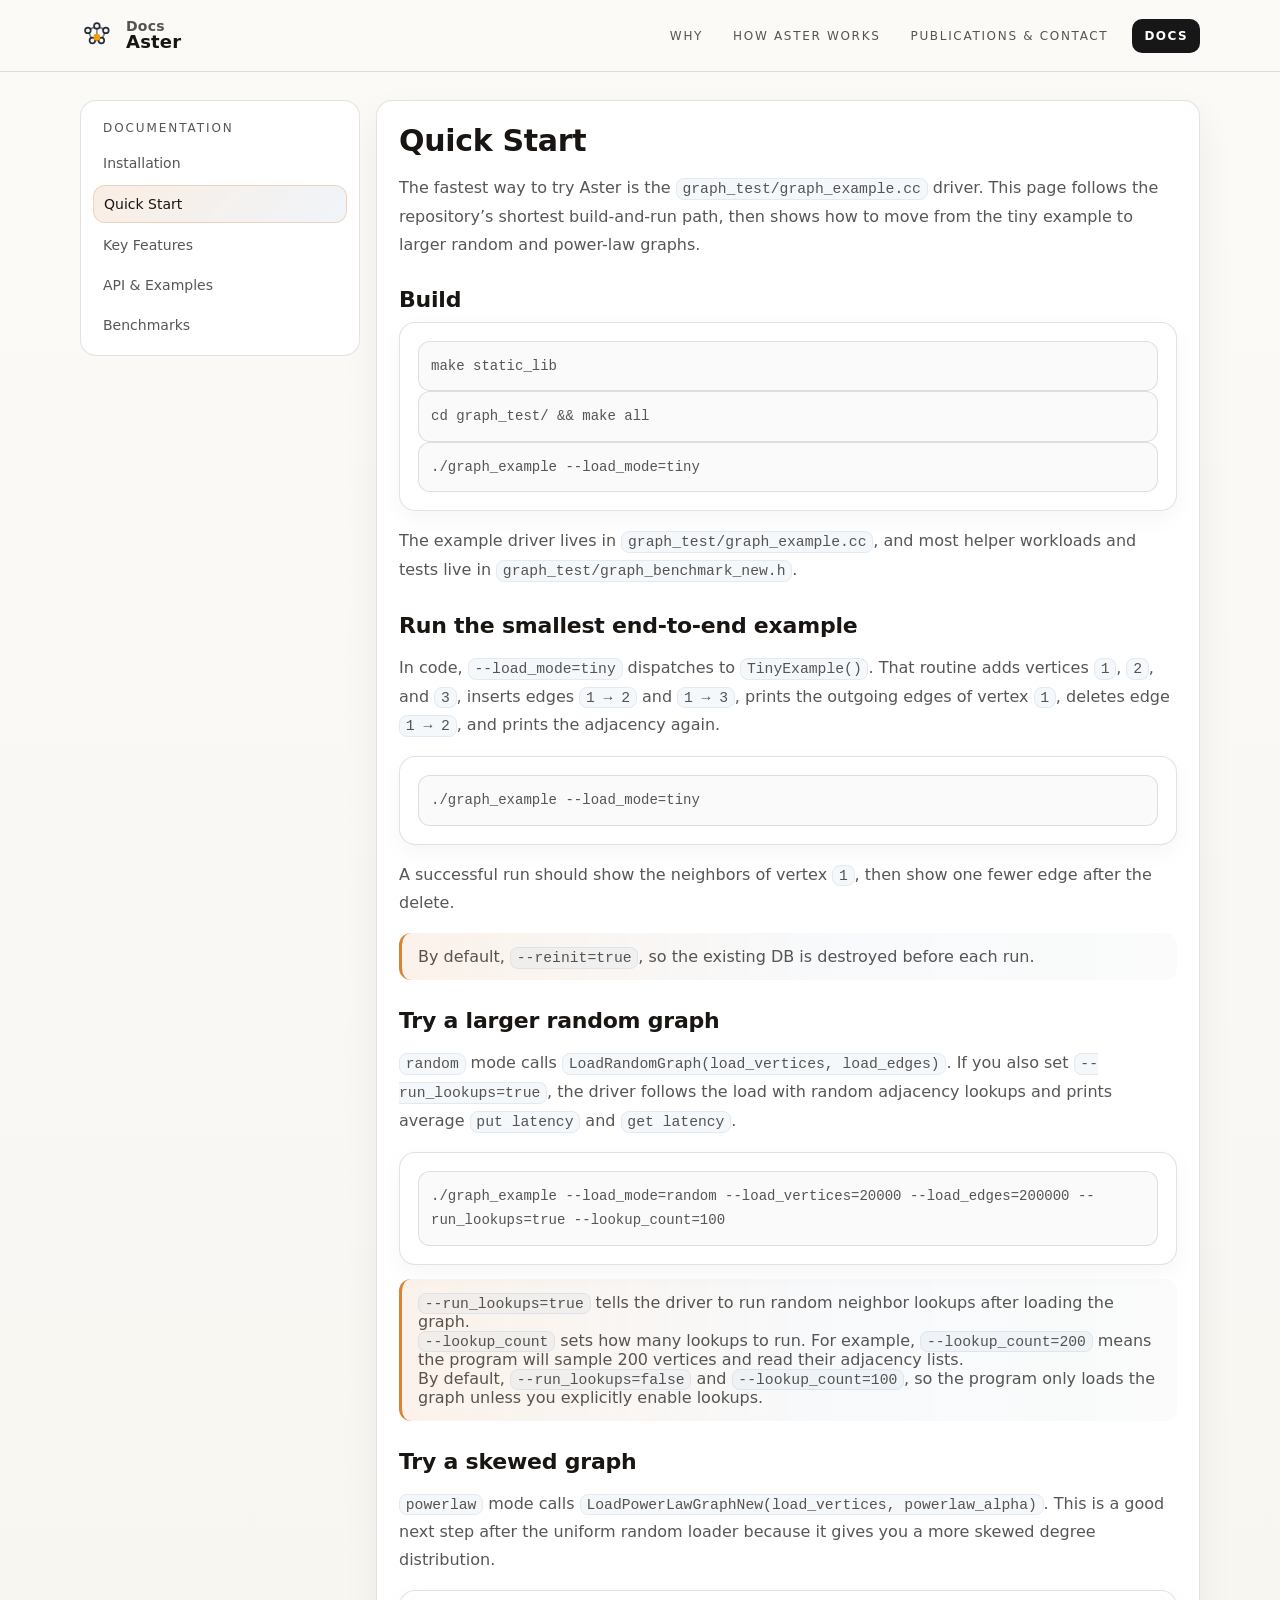
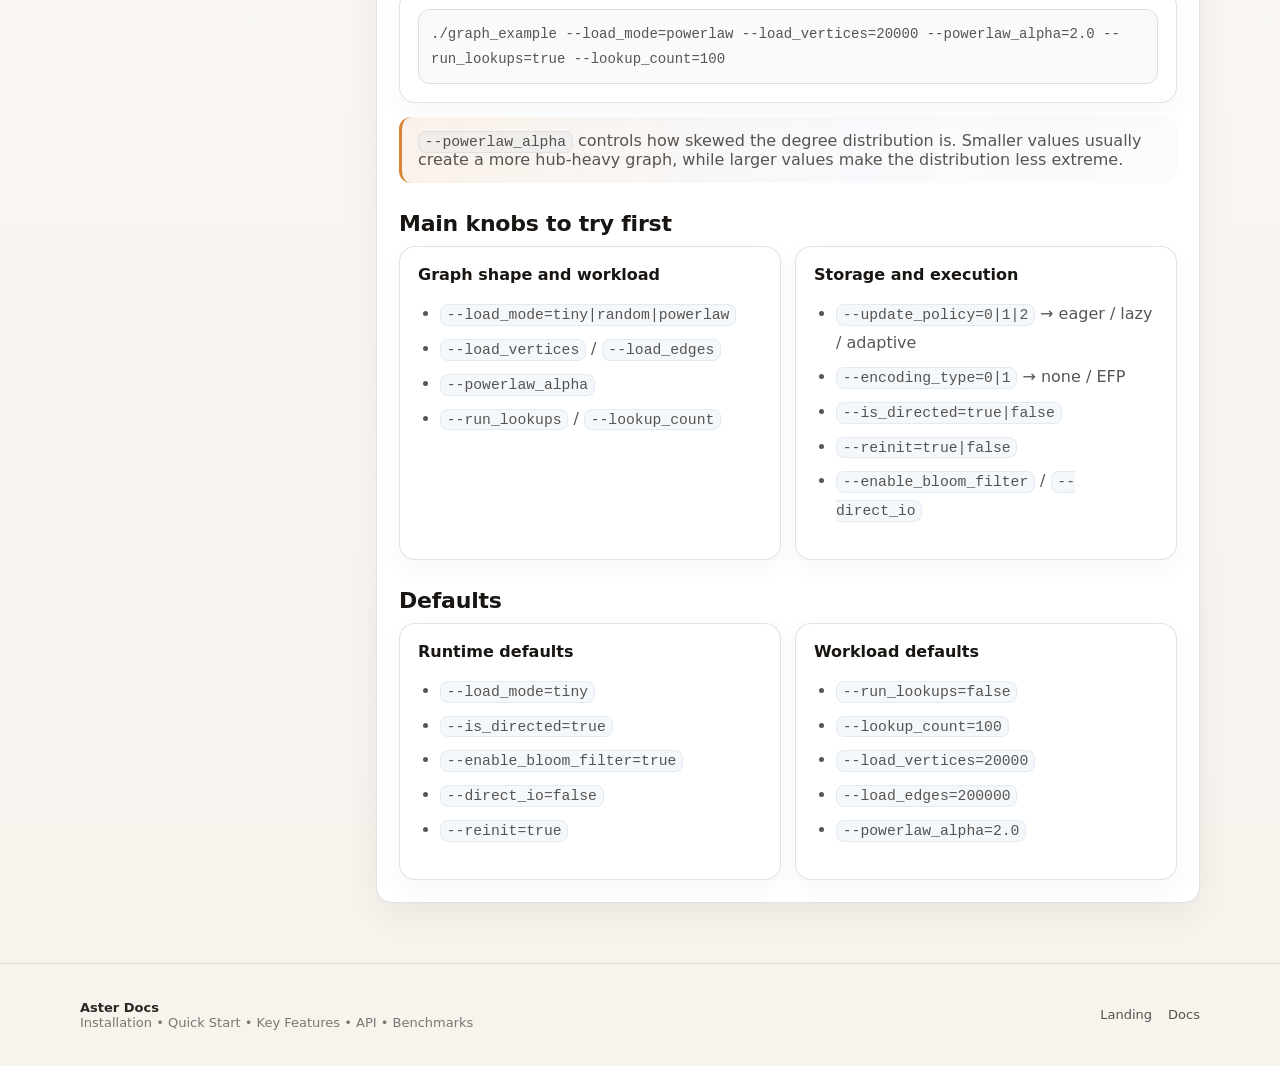
==== docs/index.html @ 9896e315 "web" ====
<!doctype html>
<html lang="en">
<head>
  <meta charset="utf-8"/>
  <meta name="viewport" content="width=device-width, initial-scale=1"/>
  <meta name="description" content="Aster documentation: Quick Start"/>
  <title>Aster Docs — Quick Start</title>
  <link rel="stylesheet" href="../assets/css/main.css"/>
</head>
<body>

<header class="site-header">
  <div class="container header-inner">
    <a class="brand" href="../index.html" aria-label="Back to Aster landing page">
      <img src="../assets/img/mark_light.svg" width="36" height="36" alt="" />
      <div class="wordmark">
        <span>Docs</span>
        <span>Aster</span>
      </div>
    </a>
    <div class="header-actions">

      <button class="nav-toggle" data-nav-toggle aria-expanded="false" aria-label="Toggle navigation">
        Menu
      </button>

      <nav class="nav" data-nav aria-label="Primary">
        <a href="../index.html#graphs">Why</a>
        <a href="../index.html#how">How Aster works</a>
        <a href="../index.html#pub-contact">Publications & Contact</a>
        <a class="cta" href="index.html">Docs</a>
      </nav>
    </div>
  </div>
</header>

<main class="docs">
  <div class="container docs-grid">

    <aside class="sidebar" aria-label="Documentation navigation">
      <div class="sidebar-title">Documentation</div>
      <nav class="side-nav">
        <a href="installation.html">Installation</a>
        <a class="active" href="index.html">Quick Start</a>
        <a href="features.html">Key Features</a>
        <a href="api.html">API &amp; Examples</a>
        <a href="benchmarks.html">Benchmarks</a>
      </nav>
    </aside>

    <article class="doc-content">
      <h1>Quick Start</h1>
      <p>
        The fastest way to try Aster is the <code>graph_test/graph_example.cc</code> driver.
        This page follows the repository’s shortest build-and-run path, then shows how to move from the tiny example
        to larger random and power-law graphs.
      </p>

      <h2>Build</h2>
      <div class="card">
        <p class="mono">make static_lib</p>
        <p class="mono">cd graph_test/ &amp;&amp; make all</p>
        <p class="mono">./graph_example --load_mode=tiny</p>
      </div>

      <p>
        The example driver lives in <code>graph_test/graph_example.cc</code>, and most helper workloads and tests live in
        <code>graph_test/graph_benchmark_new.h</code>.
      </p>

      <h2>Run the smallest end-to-end example</h2>
      <p>
        In code, <code>--load_mode=tiny</code> dispatches to <code>TinyExample()</code>.
        That routine adds vertices <code>1</code>, <code>2</code>, and <code>3</code>, inserts edges
        <code>1 → 2</code> and <code>1 → 3</code>, prints the outgoing edges of vertex <code>1</code>,
        deletes edge <code>1 → 2</code>, and prints the adjacency again.
      </p>

      <div class="card">
        <p class="mono">./graph_example --load_mode=tiny</p>
      </div>

      <p>
        A successful run should show the neighbors of vertex <code>1</code>, then show one fewer edge after the delete.
      </p>

      <div class="callout">
        By default, <code>--reinit=true</code>, so the existing DB is destroyed before each run.
      </div>

      <h2>Try a larger random graph</h2>
      <p>
        <code>random</code> mode calls <code>LoadRandomGraph(load_vertices, load_edges)</code>.
        If you also set <code>--run_lookups=true</code>, the driver follows the load with random adjacency lookups and
        prints average <code>put latency</code> and <code>get latency</code>.
      </p>

      <div class="card">
        <p class="mono">./graph_example --load_mode=random --load_vertices=20000 --load_edges=200000 --run_lookups=true --lookup_count=100</p>
      </div>

      <div class="callout" style="margin-top:14px;">
        <code>--run_lookups=true</code> tells the driver to run random neighbor lookups after loading the graph.<br />
        <code>--lookup_count</code> sets how many lookups to run. For example,
        <code>--lookup_count=200</code> means the program will sample 200 vertices and read their adjacency lists. <br />
        By default, <code>--run_lookups=false</code> and <code>--lookup_count=100</code>, so the program only loads the graph unless you explicitly enable lookups.
      </div>

      <h2>Try a skewed graph</h2>
      <p>
        <code>powerlaw</code> mode calls <code>LoadPowerLawGraphNew(load_vertices, powerlaw_alpha)</code>.
        This is a good next step after the uniform random loader because it gives you a more skewed degree distribution.
      </p>

      <div class="card">
        <p class="mono">./graph_example --load_mode=powerlaw --load_vertices=20000 --powerlaw_alpha=2.0 --run_lookups=true --lookup_count=100</p>
      </div>

      <div class="callout" style="margin-top:14px;">
        <code>--powerlaw_alpha</code> controls how skewed the degree distribution is.
        Smaller values usually create a more hub-heavy graph, while larger values make the distribution less extreme.
      </div>

      <h2>Main knobs to try first</h2>
      <div class="grid-2">
        <div class="card">
          <h3>Graph shape and workload</h3>
          <ul>
            <li><code>--load_mode=tiny|random|powerlaw</code></li>
            <li><code>--load_vertices</code> / <code>--load_edges</code></li>
            <li><code>--powerlaw_alpha</code></li>
            <li><code>--run_lookups</code> / <code>--lookup_count</code></li>
          </ul>
        </div>

        <div class="card">
          <h3>Storage and execution</h3>
          <ul>
            <li><code>--update_policy=0|1|2</code> → eager / lazy / adaptive</li>
            <li><code>--encoding_type=0|1</code> → none / EFP</li>
            <li><code>--is_directed=true|false</code></li>
            <li><code>--reinit=true|false</code></li>
            <li><code>--enable_bloom_filter</code> / <code>--direct_io</code></li>
          </ul>
        </div>
      </div>

      <h2>Defaults</h2>
      <div class="grid-2">
        <div class="card">
          <h3>Runtime defaults</h3>
          <ul>
            <li><code>--load_mode=tiny</code></li>
            <li><code>--is_directed=true</code></li>
            <li><code>--enable_bloom_filter=true</code></li>
            <li><code>--direct_io=false</code></li>
            <li><code>--reinit=true</code></li>
          </ul>
        </div>

        <div class="card">
          <h3>Workload defaults</h3>
          <ul>
            <li><code>--run_lookups=false</code></li>
            <li><code>--lookup_count=100</code></li>
            <li><code>--load_vertices=20000</code></li>
            <li><code>--load_edges=200000</code></li>
            <li><code>--powerlaw_alpha=2.0</code></li>
          </ul>
        </div>
      </div>

  </div>
</main>

<footer class="footer">
  <div class="container footer-grid">
    <div>
      <div class="footer-title">Aster Docs</div>
      <div>Installation • Quick Start • Key Features • API • Benchmarks</div>
    </div>
    <div style="display:flex; gap:16px; flex-wrap:wrap; align-items:center;">
      <a href="../index.html">Landing</a>
      <a href="index.html">Docs</a>
    </div>
  </div>
</footer>

<script src="../assets/js/main.js"></script>
</body>
</html>
---- assets/css/main.css ----
/*
  Aster website (static)
  - Landing page: /index.html (single-page sections)
  - Docs: /docs/

  Design goals: clean, readable, accessible.
*/

:root{
  /* Theme tokens tuned to match the evolving-graph hero illustration */
  --bg: #fbfaf7;
  --bg-2:#ffffff;
  --fg: #181512;
  --muted: rgba(24,21,18,.72);
  --muted-2: rgba(24,21,18,.56);
  --line: rgba(24,21,18,.12);

  --accent: #d98336; /* warm orange */
  --accent-rgb: 217,131,54;
  --accent-2:#7fa4cd; /* powder blue */
  --accent-2-rgb: 127,164,205;
  --accent-3:#9bb39a; /* sage */
  --accent-3-rgb: 155,179,154;
  --accent-4:#d8ba77; /* warm sand */
  --accent-4-rgb: 216,186,119;

  --tint: 24,21,18;
  --card: #ffffff;
  --card-2: #fbf8f2;
  --shadow: 0 14px 36px rgba(15,15,16,.06);

  --header-bg: rgba(251,250,247,.88);
  --header-bg-strong: rgba(251,250,247,.97);

  --cta-bg: #171717;
  --cta-fg: #ffffff;

  --radius: 16px;
  --radius-sm: 12px;
  --max: 1120px;
  --header-h: 72px;
}



*{ box-sizing: border-box; }
html{ scroll-behavior: smooth; }
body{
  margin:0;
  font-family: ui-sans-serif, system-ui, -apple-system, Segoe UI, Roboto, Helvetica, Arial, "Apple Color Emoji", "Segoe UI Emoji";
  background: linear-gradient(180deg, #fbfaf7 0%, #f7f4ee 100%);
  color: var(--fg);
}

a{ color: inherit; text-decoration: none; }
a:hover{ opacity:.95; }

.container{ width: min(var(--max), calc(100% - 48px)); margin: 0 auto; }

/* Header */
.site-header{
  position: sticky;
  top: 0;
  z-index: 50;
  height: var(--header-h);
  backdrop-filter: blur(10px);
  background: var(--header-bg);
  border-bottom: 1px solid var(--line);
}

.header-inner{
  height: 100%;
  display:flex;
  align-items:center;
  justify-content:space-between;
  gap: 18px;
}

.header-actions{
  display:flex;
  align-items:center;
  gap: 12px;
}

.headline-row{
  display:inline-block;
  white-space:nowrap;
}

.card-head {
  display: flex;
  align-items: center;
  gap: 12px;
  margin-bottom: 14px;
}

.card-head h3 {
  margin: 0;
}

.tag {
  flex-shrink: 0;
}


.brand{
  display:flex;
  align-items:center;
  gap: 10px;
  font-weight: 700;
  letter-spacing: .2px;
}
.brand .wordmark{
  display:flex;
  flex-direction:column;
  line-height: 1.05;
}
.brand .wordmark span:first-child{ font-size: 14px; color: var(--muted); font-weight: 600; }
.brand .wordmark span:last-child{ font-size: 18px; }

.nav{
  display:flex;
  align-items:center;
  gap: 18px;
}
.nav a{
  font-size: 12px;
  letter-spacing: .14em;
  text-transform: uppercase;
  color: var(--muted);
  padding: 10px 6px;
  border-radius: 10px;
}
.nav a:hover{ color: var(--fg); background: rgba(var(--tint),.04); }

.nav a.cta{
  color: var(--cta-fg);
  background: var(--cta-bg);
  padding: 10px 12px;
  font-weight: 700;
  letter-spacing: .12em;
}
.nav a.cta:hover{ background:#262626; opacity:1; }

.nav-toggle{
  display:none;
  border: 1px solid var(--line);
  background: var(--bg-2);
  color: var(--fg);
  padding: 10px 12px;
  border-radius: 12px;
}

/* Hero */
.hero{
  padding: 56px 0 28px;
}
.hero-grid{
  display:grid;
  grid-template-columns: .95fr 1.05fr;
  gap: 34px;
  align-items: center;
}

.kicker{
  display:inline-flex;
  gap: 10px;
  align-items:center;
  padding: 8px 12px;
  border: 1px solid var(--line);
  border-radius: 999px;
  background: var(--bg-2);
  color: var(--muted);
  font-size: 12px;
}

.h1{
  margin: 16px 0 8px;
  font-size: clamp(40px, 4.6vw, 64px);
  letter-spacing: -.02em;
}

.h1 .accent{ color: var(--accent); }

.subhead{
  margin: 0 0 20px;
  color: var(--muted);
  font-size: 18px;
  line-height: 1.6;
  max-width: 58ch;
}

.hero-actions{
  display:flex;
  gap: 12px;
  flex-wrap: wrap;
}

.btn{
  display:inline-flex;
  align-items:center;
  justify-content:center;
  gap: 10px;
  padding: 12px 16px;
  border-radius: 14px;
  border: 1px solid var(--line);
  background: rgba(var(--tint),.04);
  color: var(--fg);
  font-weight: 650;
}
.btn:hover{ background: rgba(var(--tint),.06); }

.btn-primary{
  background: var(--cta-bg);
  color: var(--cta-fg);
  border-color: transparent;
}
.btn-primary:hover{ background:#262626; }

.hero-note{
  margin-top: 18px;
  color: var(--muted-2);
  font-size: 13px;
}

.hero-visual{
  border: 0;
  border-radius: 0;
  background: transparent;
  box-shadow: none;
  padding: 0;
}

/* Sections */
.section{
  padding: 56px 0;
}
.section + .section{ border-top: 1px solid var(--line); }

.section-title{
  margin: 0 0 10px;
  font-size: 28px;
  letter-spacing: -.01em;
}
.section-title .accent{ color: var(--accent); }

.section-lead{
  margin: 0 0 26px;
  color: var(--muted);
  font-size: 16px;
  line-height: 1.7;
  max-width: 78ch;
}

.grid-3{
  display:grid;
  grid-template-columns: repeat(3, 1fr);
  gap: 14px;
}

.grid-2{
  display:grid;
  grid-template-columns: repeat(2, 1fr);
  gap: 14px;
}

.card{
  border: 1px solid var(--line);
  background: var(--card);
  border-radius: var(--radius);
  padding: 18px;
  box-shadow: 0 8px 24px rgba(15,15,16,.04);
}
.card:hover{ background: var(--card-2); }

.card h3{
  margin: 0 0 8px;
  font-size: 16px;
}
.card p{
  margin:0;
  color: var(--muted);
  font-size: 14px;
  line-height: 1.6;
}

.card .tag{
  display:inline-flex;
  align-items:center;
  gap: 8px;
  font-size: 12px;
  padding: 6px 10px;
  border-radius: 999px;
  border: 1px solid rgba(var(--accent-2-rgb),.20);
  background: rgba(var(--accent-2-rgb),.08);
  color: var(--fg);
  margin-bottom: 10px;
}

.callout{
  border-left: 3px solid var(--accent);
  background: linear-gradient(90deg, rgba(var(--accent-rgb), .10), rgba(var(--accent-2-rgb), .06) 58%, rgba(var(--accent-3-rgb), .05));
  border-radius: 12px;
  padding: 14px 16px;
  color: var(--muted);
}

.diagram{
  border: 1px solid var(--line);
  border-radius: var(--radius);
  background: linear-gradient(180deg, #ffffff, #fcfbf8);
  padding: 14px;
  box-shadow: var(--shadow);
}

.diagram-caption{
  margin-top: 10px;
  font-size: 13px;
  color: var(--muted-2);
  line-height: 1.6;
}

/* Demo widget */
.demo-widget{
  display:grid;
  grid-template-columns: 1fr 1fr;
  gap: 16px;
}

.demo-controls{
  display:flex;
  flex-direction:column;
  gap: 14px;
}

.control{
  border: 1px solid var(--line);
  border-radius: var(--radius);
  padding: 14px;
  background: var(--bg-2);
}

.control label{
  display:flex;
  justify-content:space-between;
  gap: 14px;
  color: var(--muted);
  font-size: 13px;
  margin-bottom: 10px;
}

.control input[type="range"]{
  width: 100%;
}

.control .hint{
  color: var(--muted-2);
  font-size: 12px;
  margin-top: 6px;
}

.demo-output{
  border: 1px solid var(--line);
  border-radius: var(--radius);
  padding: 18px;
  background: linear-gradient(135deg, rgba(var(--accent-2-rgb), .08), rgba(var(--accent-rgb), .10) 58%, rgba(var(--accent-3-rgb), .07));
  box-shadow: var(--shadow);
}


.demo-output .label{
  font-size: 12px;
  color: var(--muted);
  text-transform: uppercase;
  letter-spacing: .16em;
}

.demo-output .decision{
  margin: 10px 0 8px;
  font-size: 20px;
  font-weight: 800;
}

.demo-output .decision .accent{ color: var(--accent); }

.demo-output .explain{
  color: var(--muted);
  font-size: 14px;
  line-height: 1.6;
}

.mini-note{
  margin-top: 12px;
  color: var(--muted-2);
  font-size: 12px;
  line-height: 1.6;
}

/* Typography helpers */
.footer-title{
  font-weight: 800;
  color: var(--fg);
  opacity: .92;
}

.mono{
  font-family: ui-monospace, SFMono-Regular, Menlo, Monaco, Consolas, 'Liberation Mono', 'Courier New', monospace;
  white-space: pre-wrap;
  font-size: 12px;
  color: var(--muted);
  background: rgba(var(--tint),.02);
  border: 1px solid var(--line);
  border-radius: 12px;
  padding: 12px;
}

/* Footer */
.footer{
  padding: 36px 0;
  border-top: 1px solid var(--line);
  color: var(--muted-2);
  font-size: 13px;
}
.footer-grid{
  display:flex;
  justify-content: space-between;
  gap: 18px;
  flex-wrap: wrap;
}

.footer a{ color: var(--muted); }
.footer a:hover{ color: var(--fg); }

/* Docs layout */
.docs{
  padding: 28px 0 60px;
}

.docs-grid{
  display:grid;
  grid-template-columns: 280px 1fr;
  gap: 16px;
  align-items:start;
}

.sidebar{
  position: sticky;
  top: calc(var(--header-h) + 16px);
  border: 1px solid var(--line);
  border-radius: var(--radius);
  background: var(--bg-2);
  padding: 12px;
}

.sidebar .sidebar-title{
  font-size: 12px;
  color: var(--muted);
  letter-spacing: .16em;
  text-transform: uppercase;
  margin: 8px 10px 10px;
}

.side-nav{
  display:flex;
  flex-direction:column;
  gap: 4px;
}

.side-nav a{
  padding: 10px 10px;
  border-radius: 12px;
  color: var(--muted);
  font-size: 14px;
}

.side-nav a:hover{ background: rgba(var(--tint),.04); color: var(--fg); }

.side-nav a.active{
  background: linear-gradient(135deg, rgba(var(--accent-rgb), .14), rgba(var(--accent-2-rgb), .12));
  border: 1px solid rgba(var(--accent-rgb), .26);
  color: var(--fg);
}

.doc-content{
  border: 1px solid var(--line);
  border-radius: var(--radius);
  background: #ffffff;
  padding: 22px;
  box-shadow: var(--shadow);
}

.doc-content h1{
  margin: 0 0 10px;
  font-size: 30px;
  letter-spacing: -.01em;
}

.doc-content p{
  color: var(--muted);
  line-height: 1.75;
}

.doc-content h2{
  margin: 28px 0 10px;
  font-size: 22px;
  letter-spacing: -.01em;
}

.doc-content ul,
.doc-content ol{
  color: var(--muted);
  line-height: 1.75;
  padding-left: 22px;
}

.doc-content li + li{
  margin-top: 6px;
}

.doc-content code{
  font-family: ui-monospace, SFMono-Regular, Menlo, Monaco, Consolas, 'Liberation Mono', 'Courier New', monospace;
  background: rgba(var(--accent-2-rgb), .08);
  border: 1px solid rgba(var(--accent-2-rgb), .16);
  border-radius: 8px;
  padding: .12rem .36rem;
  font-size: .92em;
}

.placeholder{
  border: 1px dashed rgba(var(--tint),.22);
  border-radius: 14px;
  padding: 14px;
  color: var(--muted-2);
  background: rgba(var(--tint),.02);
}

/* Responsive */
@media (max-width: 980px){
  .hero-grid{ grid-template-columns: 1fr; }
  .demo-widget{ grid-template-columns: 1fr; }
  .grid-3{ grid-template-columns: 1fr; }
  .grid-2{ grid-template-columns: 1fr; }
  .docs-grid{ grid-template-columns: 1fr; }
  .sidebar{ position: relative; top: 0; }
}

@media (max-width: 820px){
  .nav{ display:none; }
  .nav-toggle{ display:inline-flex; }
  .nav.mobile-open{
    display:flex;
    position: absolute;
    left: 0;
    right: 0;
    top: var(--header-h);
    flex-direction: column;
    gap: 0;
    padding: 10px;
    background: var(--header-bg-strong);
    border-bottom: 1px solid var(--line);
  }
  .nav.mobile-open a{ padding: 12px 12px; }
}

/* Anchor offset for sticky header */
.section{ scroll-margin-top: calc(var(--header-h) + 12px); }





.graph-strip{
  margin: 28px 0 10px;
  display: flex;
  justify-content: center;
}

.graph-strip img{
  width: 90%;
  max-width: 1200px;
  height: auto;
  display: block;
}


.card-head{
  display: flex;
  align-items: center;
  gap: 14px;
}

.card-icon{
  width: 56px;
  height: 56px;
  object-fit: contain;
  flex: 0 0 56px;
  display: block;
}
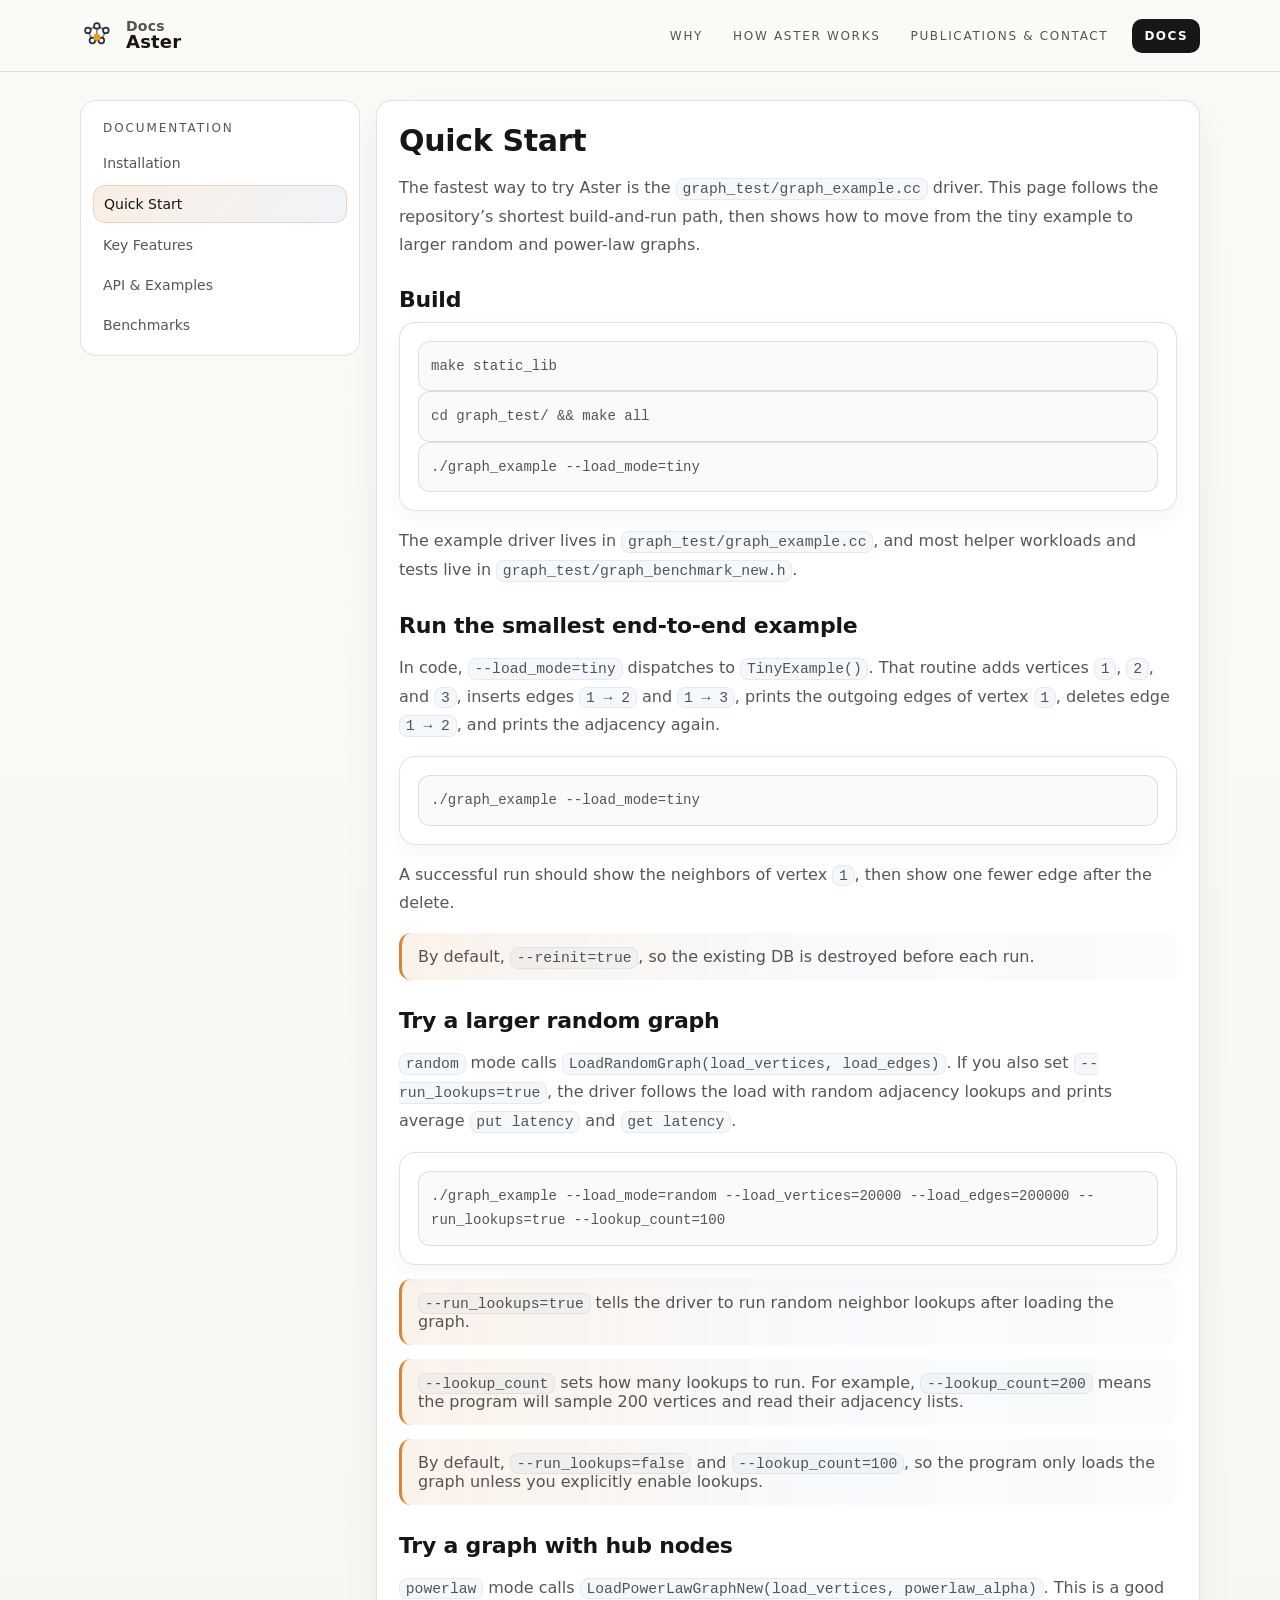
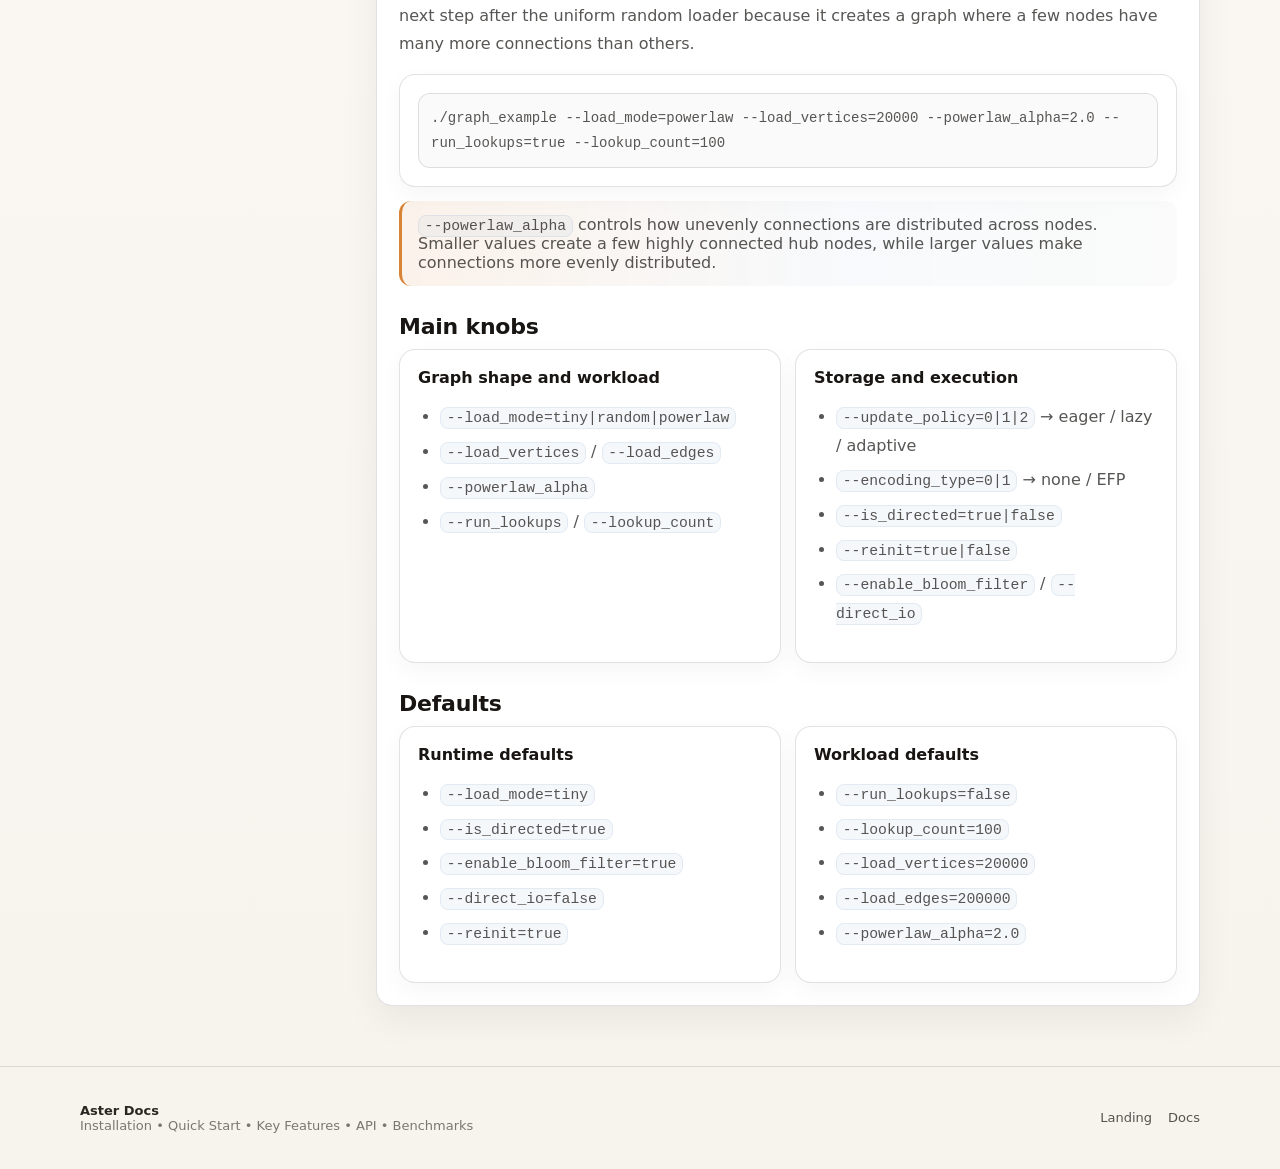
==== commit 06d66280: "main page, quick start, api" ====
--- a/docs/index.html
+++ b/docs/index.html
@@ -101,15 +101,22 @@
 
       <div class="callout" style="margin-top:14px;">
         <code>--run_lookups=true</code> tells the driver to run random neighbor lookups after loading the graph.<br />
-        <code>--lookup_count</code> sets how many lookups to run. For example,
-        <code>--lookup_count=200</code> means the program will sample 200 vertices and read their adjacency lists. <br />
+      </div>
+
+      <div class="callout" style="margin-top:14px;">
+        <code>--lookup_count</code> sets how many lookups to run. 
+        For example, <code>--lookup_count=200</code> means the program will sample 200 vertices and read their adjacency lists. <br />
+      </div>
+
+      <div class="callout" style="margin-top:14px;">
         By default, <code>--run_lookups=false</code> and <code>--lookup_count=100</code>, so the program only loads the graph unless you explicitly enable lookups.
       </div>
 
-      <h2>Try a skewed graph</h2>
+
+      <h2>Try a graph with hub nodes</h2>
       <p>
         <code>powerlaw</code> mode calls <code>LoadPowerLawGraphNew(load_vertices, powerlaw_alpha)</code>.
-        This is a good next step after the uniform random loader because it gives you a more skewed degree distribution.
+        This is a good next step after the uniform random loader because it creates a graph where a few nodes have many more connections than others.
       </p>
 
       <div class="card">
@@ -117,11 +124,11 @@
       </div>
 
       <div class="callout" style="margin-top:14px;">
-        <code>--powerlaw_alpha</code> controls how skewed the degree distribution is.
-        Smaller values usually create a more hub-heavy graph, while larger values make the distribution less extreme.
+        <code>--powerlaw_alpha</code> controls how unevenly connections are distributed across nodes. <br />
+        Smaller values create a few highly connected hub nodes, while larger values make connections more evenly distributed.
       </div>
 
-      <h2>Main knobs to try first</h2>
+      <h2>Main knobs</h2>
       <div class="grid-2">
         <div class="card">
           <h3>Graph shape and workload</h3>
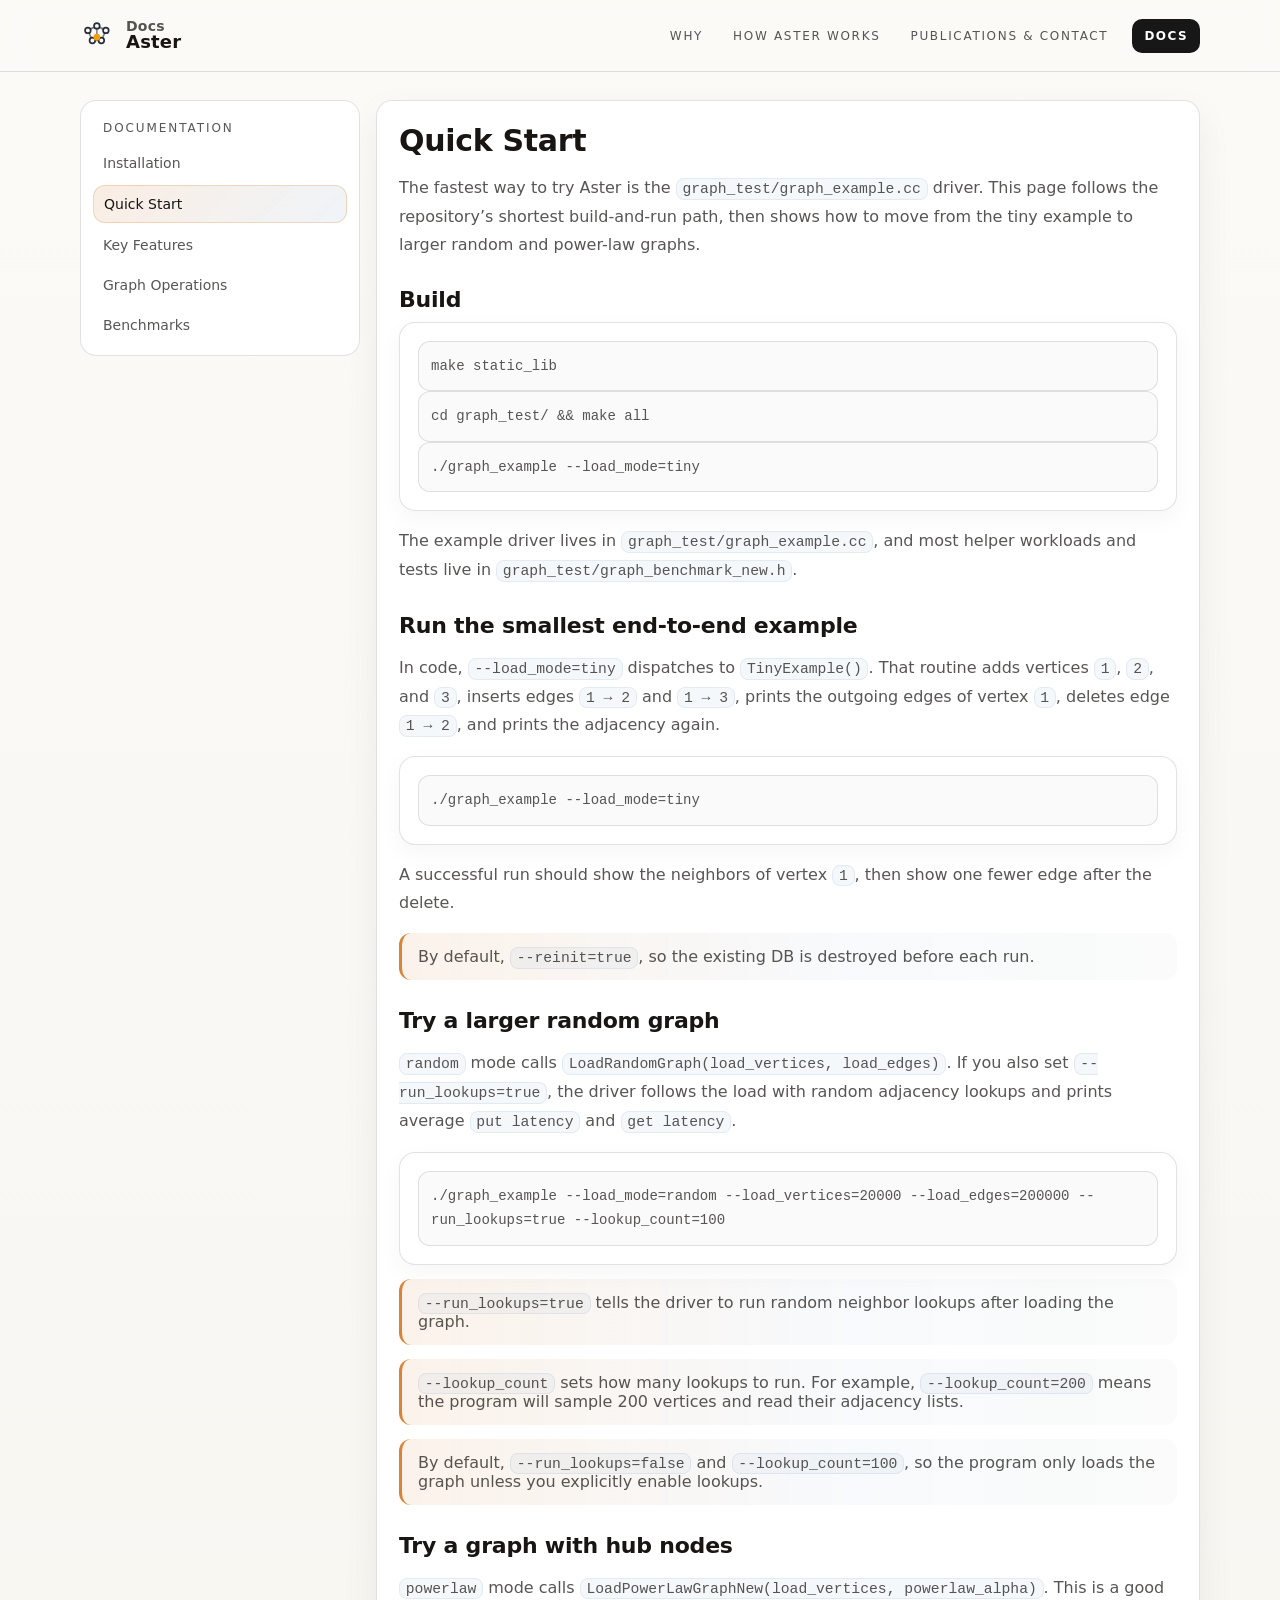
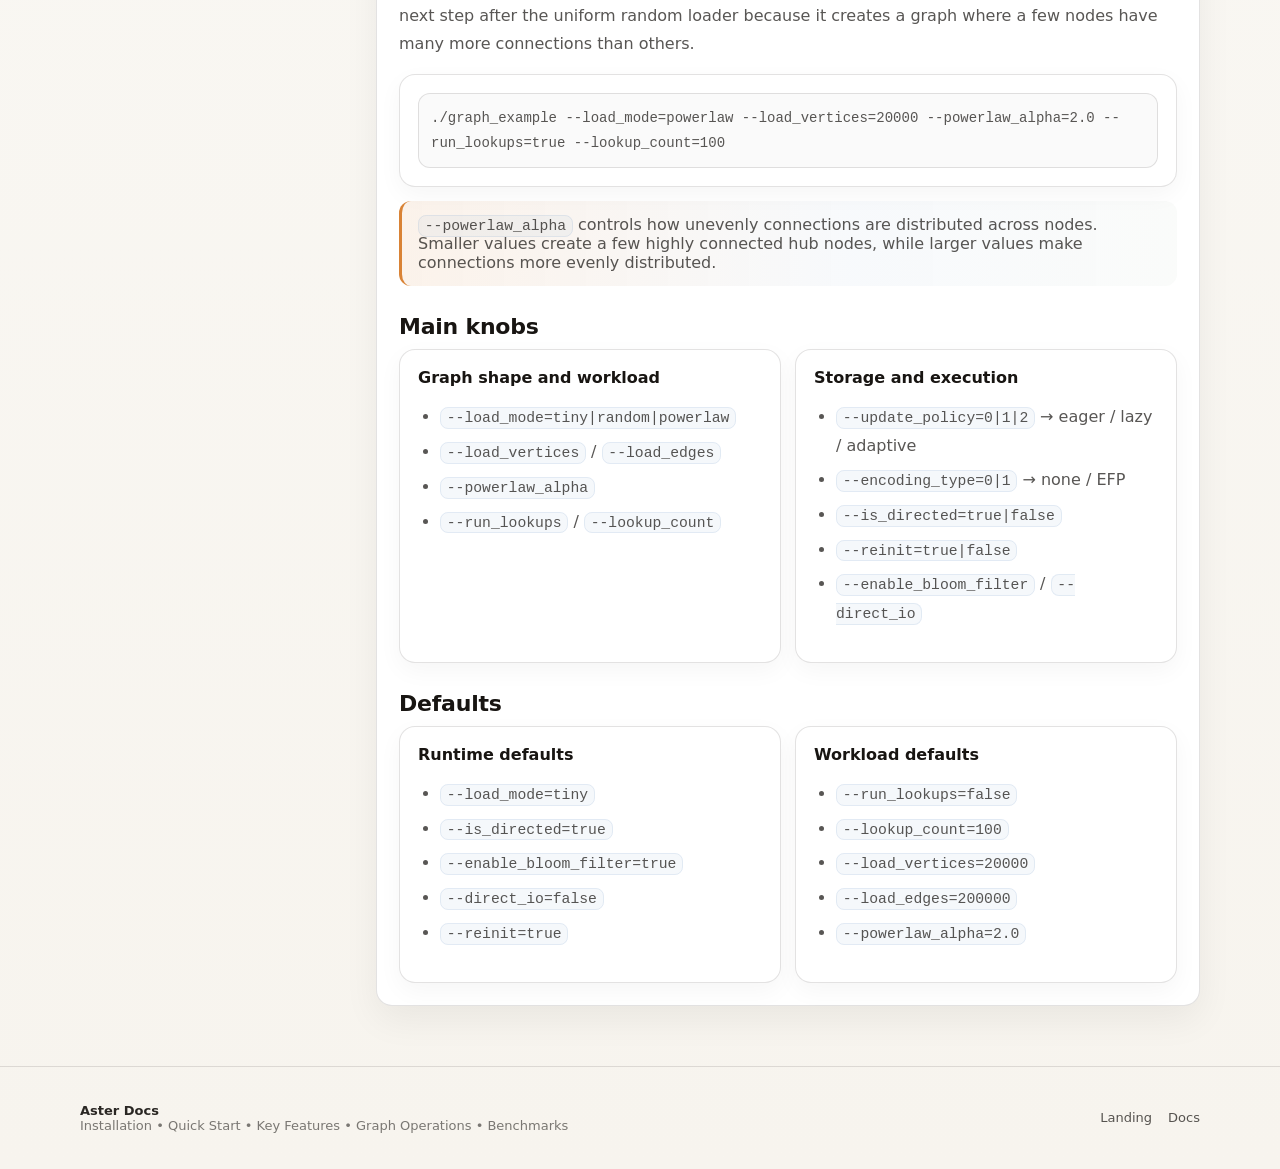
==== commit 9a504384: "Add features & benchmarks page" ====
--- a/docs/index.html
+++ b/docs/index.html
@@ -37,16 +37,33 @@
 <main class="docs">
   <div class="container docs-grid">
 
-    <aside class="sidebar" aria-label="Documentation navigation">
-      <div class="sidebar-title">Documentation</div>
-      <nav class="side-nav">
-        <a href="installation.html">Installation</a>
-        <a class="active" href="index.html">Quick Start</a>
-        <a href="features.html">Key Features</a>
-        <a href="api.html">API &amp; Examples</a>
-        <a href="benchmarks.html">Benchmarks</a>
-      </nav>
-    </aside>
+    
+    <details class="docs-mobile-nav">
+      <summary aria-label="Open documentation navigation">
+        <span class="docs-mobile-current">Quick Start</span>
+        <span aria-hidden="true" class="docs-mobile-nav-toggle"></span>
+      </summary>
+      <div class="docs-mobile-panel">
+        <nav aria-label="Documentation navigation" class="side-nav">
+          <a data-doc-close href="installation.html">Installation</a>
+          <a data-doc-close class="active" aria-current="page" href="index.html">Quick Start</a>
+          <a data-doc-close href="features.html">Key Features</a>
+          <a data-doc-close href="api.html">Graph Operations</a>
+          <a data-doc-close href="benchmarks.html">Benchmarks</a>
+        </nav>
+      </div>
+    </details>
+
+<aside class="sidebar" aria-label="Documentation navigation">
+  <div class="sidebar-title">Documentation</div>
+  <nav class="side-nav">
+    <a href="installation.html">Installation</a>
+    <a class="active" aria-current="page" href="index.html">Quick Start</a>
+    <a href="features.html">Key Features</a>
+    <a href="api.html">Graph Operations</a>
+    <a href="benchmarks.html">Benchmarks</a>
+  </nav>
+</aside>
 
     <article class="doc-content">
       <h1>Quick Start</h1>
@@ -176,7 +193,7 @@
           </ul>
         </div>
       </div>
-
+    </article>
   </div>
 </main>
 
@@ -184,7 +201,7 @@
   <div class="container footer-grid">
     <div>
       <div class="footer-title">Aster Docs</div>
-      <div>Installation • Quick Start • Key Features • API • Benchmarks</div>
+      <div>Installation • Quick Start • Key Features • Graph Operations • Benchmarks</div>
     </div>
     <div style="display:flex; gap:16px; flex-wrap:wrap; align-items:center;">
       <a href="../index.html">Landing</a>
@@ -194,5 +211,45 @@
 </footer>
 
 <script src="../assets/js/main.js"></script>
+<script>
+  (() => {
+    const docsNavs = Array.from(document.querySelectorAll('.docs-mobile-nav'));
+    if (!docsNavs.length) return;
+
+    const closeAllDocsNavs = (except = null) => {
+      docsNavs.forEach((nav) => {
+        if (nav !== except) nav.open = false;
+      });
+    };
+
+    docsNavs.forEach((nav) => {
+      nav.addEventListener('toggle', () => {
+        if (nav.open) closeAllDocsNavs(nav);
+      });
+
+      nav.querySelectorAll('[data-doc-close]').forEach((link) => {
+        link.addEventListener('click', () => {
+          nav.open = false;
+        });
+      });
+    });
+
+    document.addEventListener('click', (event) => {
+      docsNavs.forEach((nav) => {
+        if (nav.open && !nav.contains(event.target)) {
+          nav.open = false;
+        }
+      });
+    });
+
+    document.addEventListener('keydown', (event) => {
+      if (event.key === 'Escape') closeAllDocsNavs();
+    });
+
+    window.addEventListener('resize', () => {
+      if (window.innerWidth > 820) closeAllDocsNavs();
+    });
+  })();
+</script>
 </body>
 </html>
--- a/assets/css/main.css
+++ b/assets/css/main.css
@@ -153,12 +153,12 @@
 
 /* Hero */
 .hero{
-  padding: 56px 0 28px;
+  padding: 48px 0 28px;
 }
 .hero-grid{
   display:grid;
-  grid-template-columns: .95fr 1.05fr;
-  gap: 34px;
+  grid-template-columns: .8fr 1.2fr;
+  gap: 48px;
   align-items: center;
 }
 
@@ -176,16 +176,16 @@
 
 .h1{
   margin: 16px 0 8px;
-  font-size: clamp(40px, 4.6vw, 64px);
+  font-size: clamp(32px, 3.6vw, 50px);
   letter-spacing: -.02em;
 }
 
 .h1 .accent{ color: var(--accent); }
 
 .subhead{
-  margin: 0 0 20px;
-  color: var(--muted);
-  font-size: 18px;
+  margin: 0 0 24px;
+  color: var(--muted);
+  font-size: 15px;
   line-height: 1.6;
   max-width: 58ch;
 }
@@ -251,6 +251,29 @@
   line-height: 1.7;
   max-width: 78ch;
 }
+
+.section-jump {
+  display: flex;
+  flex-wrap: wrap;
+  gap: 10px 18px;
+  margin: 10px 0 22px;
+  font-size: 0.95rem;
+  color: #7a7a7a;
+}
+
+.section-jump a {
+  color: #7a7a7a;
+  text-decoration: none;
+  border-bottom: 1px solid transparent;
+  transition: color 0.15s ease, border-color 0.15s ease;
+}
+
+.section-jump a:hover {
+  color: #444;
+  border-bottom-color: #bdbdbd;
+}
+
+
 
 .grid-3{
   display:grid;
@@ -438,7 +461,7 @@
 
 .docs-grid{
   display:grid;
-  grid-template-columns: 280px 1fr;
+  grid-template-columns: 280px minmax(0, 1fr);
   gap: 16px;
   align-items:start;
 }
@@ -479,6 +502,104 @@
   background: linear-gradient(135deg, rgba(var(--accent-rgb), .14), rgba(var(--accent-2-rgb), .12));
   border: 1px solid rgba(var(--accent-rgb), .26);
   color: var(--fg);
+}
+
+.side-group{
+  display:flex;
+  flex-direction:column;
+  gap: 6px;
+}
+
+.side-subnav{
+  display:flex;
+  flex-direction:column;
+  gap: 4px;
+  margin: 0 0 4px 12px;
+  padding-left: 12px;
+  border-left: 1px solid rgba(var(--accent-2-rgb), .22);
+}
+
+.side-subnav a{
+  padding: 8px 10px;
+  border-radius: 10px;
+  font-size: 13px;
+  color: var(--muted-2);
+}
+
+.side-subnav a:hover{
+  background: rgba(var(--tint),.03);
+  color: var(--fg);
+}
+
+.docs-mobile-nav{
+  display:none;
+}
+
+.docs-mobile-nav summary{
+  display:flex;
+  align-items:center;
+  justify-content:space-between;
+  gap: 12px;
+  list-style:none;
+  padding: 12px 14px;
+  border: 1px solid var(--line);
+  border-radius: 14px;
+  background: var(--bg-2);
+  box-shadow: 0 8px 24px rgba(15,15,16,.04);
+  cursor:pointer;
+}
+
+.docs-mobile-nav summary::-webkit-details-marker{
+  display:none;
+}
+
+.docs-mobile-nav summary:hover{
+  background: var(--card-2);
+}
+
+.docs-mobile-nav summary:focus-visible{
+  outline: 2px solid rgba(var(--accent-rgb), .35);
+  outline-offset: 2px;
+}
+
+.docs-mobile-current{
+  min-width: 0;
+  font-weight: 700;
+  font-size: 15px;
+  white-space: nowrap;
+  overflow: hidden;
+  text-overflow: ellipsis;
+}
+
+.docs-mobile-nav-toggle{
+  width: 11px;
+  height: 11px;
+  flex: 0 0 11px;
+  border-right: 2px solid var(--muted);
+  border-bottom: 2px solid var(--muted);
+  transform: rotate(45deg);
+  transition: transform .18s ease;
+}
+
+.docs-mobile-nav[open] .docs-mobile-nav-toggle{
+  transform: rotate(225deg);
+}
+
+.docs-mobile-panel{
+  margin-top: 10px;
+  border: 1px solid var(--line);
+  border-radius: var(--radius);
+  background: var(--bg-2);
+  padding: 10px;
+  box-shadow: var(--shadow);
+}
+
+.docs-mobile-panel .side-nav{
+  gap: 6px;
+}
+
+.docs-mobile-panel .side-subnav{
+  margin-bottom: 2px;
 }
 
 .doc-content{
@@ -540,8 +661,32 @@
   .demo-widget{ grid-template-columns: 1fr; }
   .grid-3{ grid-template-columns: 1fr; }
   .grid-2{ grid-template-columns: 1fr; }
-  .docs-grid{ grid-template-columns: 1fr; }
-  .sidebar{ position: relative; top: 0; }
+  .docs-grid{
+    grid-template-columns: 232px minmax(0, 1fr);
+    gap: 14px;
+  }
+  .sidebar{
+    padding: 10px;
+  }
+  .sidebar .sidebar-title{
+    margin: 6px 8px 8px;
+    font-size: 11px;
+  }
+  .side-nav a{
+    padding: 9px 9px;
+    font-size: 13px;
+  }
+  .side-subnav{
+    margin-left: 10px;
+    padding-left: 10px;
+  }
+  .side-subnav a{
+    padding: 7px 8px;
+    font-size: 12px;
+  }
+  .doc-content{
+    padding: 20px;
+  }
 }
 
 @media (max-width: 820px){
@@ -560,15 +705,45 @@
     border-bottom: 1px solid var(--line);
   }
   .nav.mobile-open a{ padding: 12px 12px; }
+
+  .docs-grid{
+    grid-template-columns: 1fr;
+    gap: 12px;
+  }
+  .sidebar{
+    display:none;
+  }
+  .docs-mobile-nav{
+    display:block;
+    position: sticky;
+    top: calc(var(--header-h) + 10px);
+    z-index: 32;
+  }
+  .docs-mobile-nav[open]{
+    position: relative;
+    top: 0;
+    z-index: auto;
+  }
+  .doc-content{
+    padding: 18px;
+  }
 }
 
 /* Anchor offset for sticky header */
-.section{ scroll-margin-top: calc(var(--header-h) + 12px); }
-
-
-
-
-
+.section{ scroll-margin-top: calc(var(--header-h)); }
+
+.doc-content h2[id]{
+  scroll-margin-top: calc(var(--header-h) + 12px);
+}
+
+
+
+
+@media (max-width: 820px){
+  .doc-content h2[id]{
+    scroll-margin-top: calc(var(--header-h) + 76px);
+  }
+}
 .graph-strip{
   margin: 28px 0 10px;
   display: flex;
@@ -595,4 +770,51 @@
   object-fit: contain;
   flex: 0 0 56px;
   display: block;
+}
+
+
+.pm{
+  display:inline-block;
+  width: 2.2em;
+  font-weight: 800;
+}
+.pm-plus{ color:#3b82f6; }
+.pm-minus{ color:#dc2626; }
+
+/* Benchmark tab bar */
+.bench-tabs{
+  display: flex;
+  flex-wrap: wrap;
+  gap: 6px;
+  margin-top: 14px;
+}
+
+.bench-tab{
+  padding: 10px 16px;
+  border: 1px solid var(--line);
+  border-bottom: none;
+  border-radius: 12px 12px 0 0;
+  background: var(--bg-2);
+  color: var(--muted);
+  font-size: 13px;
+  font-weight: 600;
+  cursor: pointer;
+  transition: background .15s ease, color .15s ease;
+}
+
+.bench-tab:hover{
+  background: rgba(var(--tint),.04);
+  color: var(--fg);
+}
+
+.bench-tab.active{
+  background: linear-gradient(135deg, rgba(var(--accent-rgb), .14), rgba(var(--accent-2-rgb), .12));
+  border-color: rgba(var(--accent-rgb), .26);
+  color: var(--fg);
+  font-weight: 700;
+}
+
+.bench-chart-card{
+  border-top-left-radius: 0;
+  margin-top: 0;
 }
